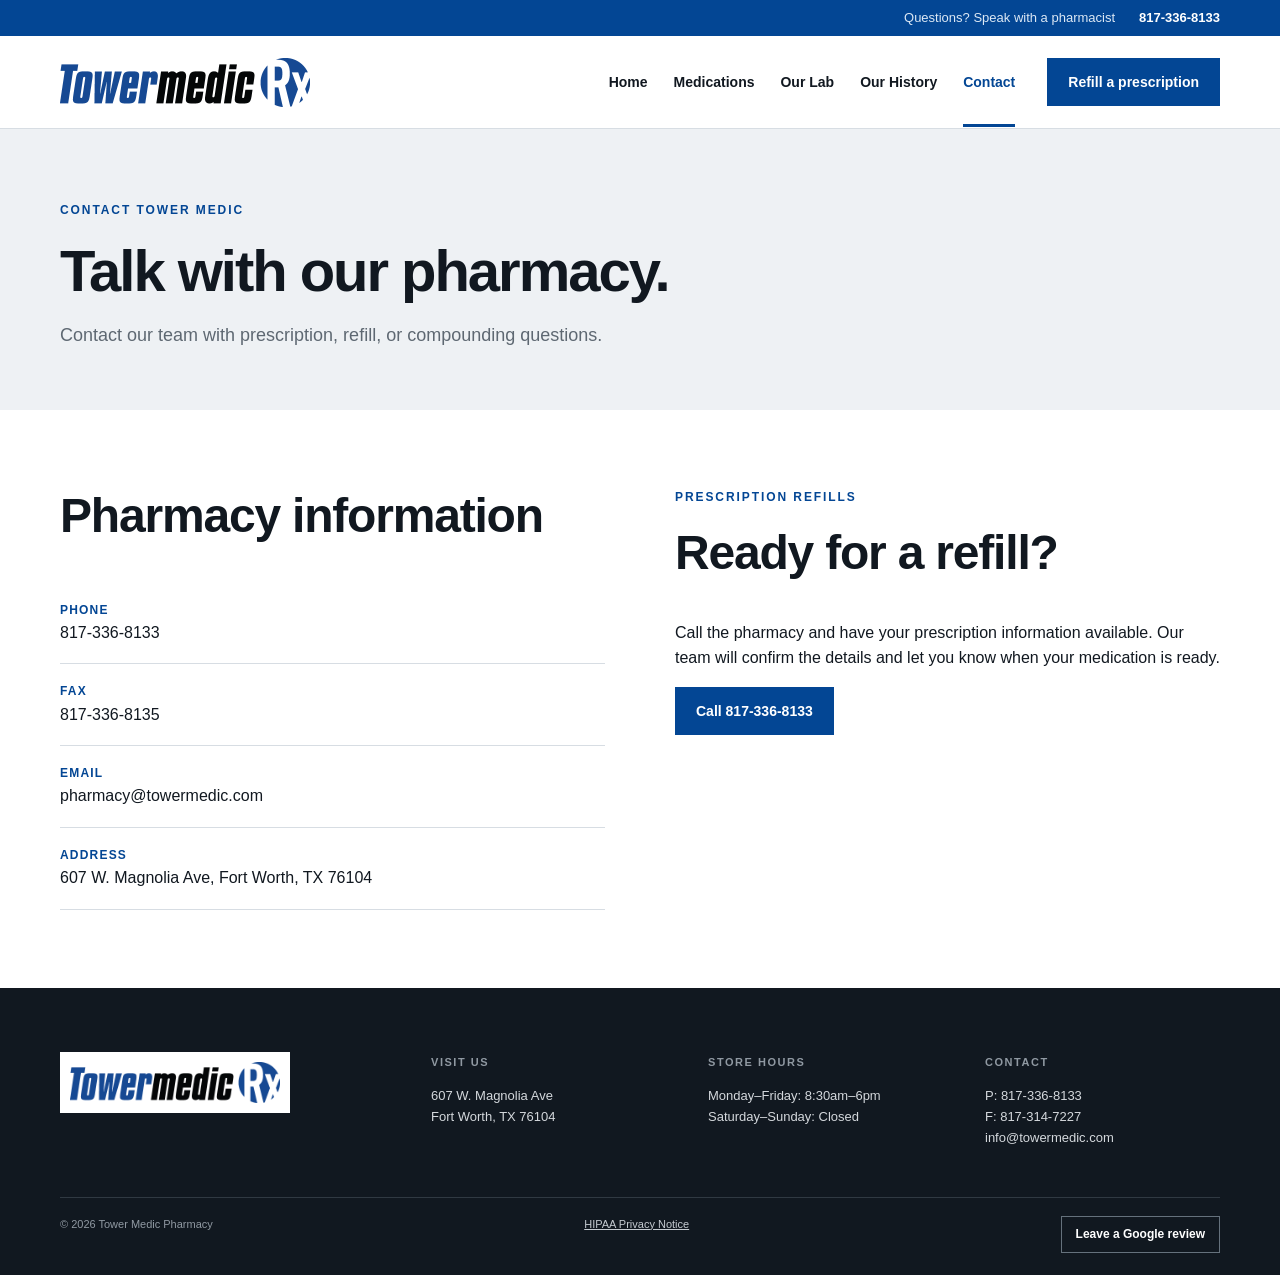
==== contact.html @ e753f111 "Used AI to generate a skeleton for the website and filled in basic information. More edits and custo" ====
<!doctype html>
<html lang="en">
  <head>
    <meta charset="utf-8">
    <meta name="viewport" content="width=device-width,initial-scale=1">
    <title>
      Contact | Tower Medic Pharmacy
    </title>
    <link rel="stylesheet" href="styles.css">
  </head>
  <body>
    <a class="skip-link" href="#main">
      Skip to content
    </a>
    <header>
      <div class="utility-bar">
        <div class="shell utility-inner">
          <p>
            Questions? Speak with a pharmacist
          </p>
          <a href="tel:+18173368133">
            817-336-8133
          </a>
        </div>
      </div>
      <div class="shell masthead">
        <a class="brand" href="index.html">
          <img class="brand-logo" src="images/Tower_Medic_Logo_Hori_RGB-1.png" alt="Tower Medic Pharmacy">
        </a>
        <button class="menu-toggle" aria-label="Open navigation" aria-expanded="false">
          <span>
          </span>
          <span>
          </span>
          <span>
          </span>
        </button>
        <nav class="main-nav">
          <a href="index.html">
            Home
          </a>
          <a href="medications.html">
            Medications
          </a>
          <a href="lab.html">
            Our Lab
          </a>
          <a href="history.html">
            Our History
          </a>
          <a class="active" href="contact.html">
            Contact
          </a>
        </nav>
        <a class="button refill" href="https://4520513.winrxrefill.com/">
          Refill a prescription
        </a>
      </div>
    </header>
    <main id="main">
      <section class="page-hero">
        <div class="shell">
          <p class="eyebrow">
            Contact Tower Medic
          </p>
          <h1>
            Talk with our pharmacy.
          </h1>
          <p>
            Contact our team with prescription, refill, or compounding questions.
          </p>
        </div>
      </section>
      <section class="page-section">
        <div class="shell contact-grid">
          <div>
            <h2>
              Pharmacy information
            </h2>
            <ul class="contact-list">
              <li>
                <strong>
                  Phone
                </strong>
                <a href="tel:+18173368133">
                  817-336-8133
                </a>
              </li>
              <li>
                <strong>
                  Fax
                </strong>
                817-336-8135
              </li>
              <li>
                <strong>
                  Email
                </strong>
                <a href="mailto:pharmacy@towermedic.com">
                  pharmacy@towermedic.com
                </a>
              </li>
              <li>
                <strong>
                  Address
                </strong>
                607 W. Magnolia Ave, Fort Worth, TX 76104
              </li>
            </ul>
          </div>
          <div id="refill">
            <p class="eyebrow">
              Prescription refills
            </p>
            <h2>
              Ready for a refill?
            </h2>
            <p>
              Call the pharmacy and have your prescription information available. Our team will confirm the details and let you know when your medication is ready.
            </p>
            <p>
              <a class="button button-primary" href="tel:+18173368133">
                Call 817-336-8133
              </a>
            </p>
          </div>
        </div>
      </section>
    </main>
    <footer>
      <div class="shell footer-grid">
        <div>
          <img class="footer-logo" src="images/Tower_Medic_Logo_Hori_RGB-1.png" alt="Tower Medic Pharmacy">
        </div>
        <div>
          <h3>
            Visit us
          </h3>
          <address>
            607 W. Magnolia Ave
            <br>
            Fort Worth, TX 76104
          </address>
        </div>
        <div>
          <h3>
            Store hours
          </h3>
          <p>
            Monday–Friday: 8:30am–6pm
            <br>
            Saturday–Sunday: Closed
          </p>
        </div>
        <div>
          <h3>
            Contact
          </h3>
          <p>
            <a href="tel:+18173368133">
              P: 817-336-8133
            </a>
            <br>
            F: 817-314-7227
            <br>
            <a href="mailto:info@towermedic.com">
              info@towermedic.com
            </a>
          </p>
        </div>
      </div>
      <div class="shell footer-bottom">
        <p>
          © 2026 Tower Medic Pharmacy
        </p>
      </div>
    </footer>
    <script src="script.js">
    </script>
  </body>
</html>
---- styles.css ----
/* Tower Medic Pharmacy — shared website styles */
:root {
  --tm-blue: #034694;
  --tm-blue-dark: #02346f;
  --tm-black: #111820;
  --tm-gray: #5e6872;
  --tm-gray-light: #eef1f4;
  --tm-border: #d7dde3;
  --tm-white: #ffffff;
  --tm-font: Arial, Helvetica, sans-serif;
}

* { box-sizing: border-box; }
html { scroll-behavior: smooth; }
body { margin: 0; color: var(--tm-black); background: var(--tm-white); font-family: var(--tm-font); line-height: 1.6; }
a { color: inherit; text-decoration: none; }
.shell { width: min(1160px, calc(100% - 48px)); margin: 0 auto; }
.skip-link { position: fixed; top: -60px; left: 20px; z-index: 20; padding: 10px 14px; background: white; }
.skip-link:focus { top: 12px; }

/* Header */
body > header {
  position: sticky;
  top: 0;
  z-index: 100;
  background: var(--tm-white);
  box-shadow: 0 1px 0 var(--tm-border);
}
.utility-bar { color: white; background: var(--tm-blue); font-size: 13px; }
.utility-inner { min-height: 36px; display: flex; justify-content: flex-end; align-items: center; gap: 24px; }
.utility-inner p { margin: 0; color: #dce8f5; }
.utility-inner a { font-weight: 700; }
.masthead { min-height: 92px; display: flex; align-items: center; gap: 32px; }
.brand { flex: 0 0 auto; margin-right: auto; display: block; }
.brand-logo { display: block; width: 250px; max-width: 100%; height: auto; }
.main-nav { display: flex; align-items: center; gap: 26px; font-size: 14px; font-weight: 700; }
.main-nav a { padding: 34px 0 30px; border-bottom: 3px solid transparent; }
.main-nav a:hover, .main-nav a.active { color: var(--tm-blue); border-bottom-color: var(--tm-blue); }
.button { display: inline-flex; justify-content: center; align-items: center; min-height: 48px; padding: 0 20px; border: 1px solid var(--tm-blue); font-size: 14px; font-weight: 700; }
.button-primary, .refill { color: white; background: var(--tm-blue); }
.button-primary:hover, .refill:hover { background: var(--tm-blue-dark); }
.button-secondary { color: var(--tm-blue); background: white; }
.menu-toggle { display: none; padding: 10px; border: 0; background: transparent; }
.menu-toggle span { width: 23px; height: 2px; display: block; margin: 4px 0; background: var(--tm-black); }

/* Home */
.hero { padding: 105px 0; background: var(--tm-gray-light); border-top: 1px solid var(--tm-border); }
.hero-copy { max-width: 820px; }
.eyebrow { margin: 0 0 18px; color: var(--tm-blue); font-size: 12px; font-weight: 700; letter-spacing: .16em; text-transform: uppercase; }
h1, h2, h3 { margin-top: 0; line-height: 1.15; }
h1 { max-width: 800px; margin-bottom: 26px; font-size: clamp(42px, 6vw, 70px); letter-spacing: -.035em; }
h1 em { color: var(--tm-blue); font-style: normal; }
h2 { font-size: clamp(32px, 4vw, 48px); letter-spacing: -.025em; }
.hero-lede { max-width: 660px; margin: 0 0 32px; color: var(--tm-gray); font-size: 18px; }
.hero-actions { display: flex; gap: 14px; flex-wrap: wrap; }
.services { padding: 90px 0; }
.section-heading { max-width: 720px; margin-bottom: 42px; }
.section-heading p:last-child { color: var(--tm-gray); }
.service-grid { display: grid; grid-template-columns: repeat(4, 1fr); border-top: 1px solid var(--tm-border); border-left: 1px solid var(--tm-border); }
.service-card { min-height: 250px; padding: 28px; display: flex; flex-direction: column; border-right: 1px solid var(--tm-border); border-bottom: 1px solid var(--tm-border); }
.service-card h3 { margin: 0 0 12px; font-size: 20px; }
.service-card p { margin: 0; color: var(--tm-gray); font-size: 14px; }
.service-card b { margin-top: auto; color: var(--tm-blue); font-size: 13px; }
.service-card:hover { border-top: 4px solid var(--tm-blue); padding-top: 25px; }
.facility { padding: 80px 0; color: white; background: var(--tm-blue); }
.facility-grid { display: grid; grid-template-columns: 1fr 1fr; align-items: center; gap: 90px; }
.facility p { color: #dce8f5; }
.facility .eyebrow { color: #c5daf0; }

/* Interior pages */
.page-hero { padding: 72px 0 60px; background: var(--tm-gray-light); border-top: 1px solid var(--tm-border); }
.page-hero h1 { margin-bottom: 16px; font-size: clamp(40px, 5vw, 58px); }
.page-hero p:last-child { max-width: 650px; margin: 0; color: var(--tm-gray); font-size: 18px; }
.page-section { padding: 78px 0; }
.content-grid { display: grid; grid-template-columns: repeat(2, 1fr); gap: 24px; }
.info-card { padding: 30px; border: 1px solid var(--tm-border); }
.info-card h2, .info-card h3 { margin-bottom: 12px; font-size: 22px; }
.info-card p { margin: 0; color: var(--tm-gray); }
.site-guide .info-card { display: block; transition: border-color .2s ease; }
.site-guide .info-card:hover { border-color: var(--tm-blue); }
.site-guide .info-card h3 { color: var(--tm-blue); }
.medication-list { display: grid; grid-template-columns: repeat(3, 1fr); border-top: 1px solid var(--tm-border); border-left: 1px solid var(--tm-border); }
.medication-list article { padding: 28px; border-right: 1px solid var(--tm-border); border-bottom: 1px solid var(--tm-border); }
.medication-list h2 { margin-bottom: 10px; font-size: 20px; }
.medication-list p { margin: 0; color: var(--tm-gray); font-size: 14px; }
.contact-grid { display: grid; grid-template-columns: 1fr 1fr; gap: 70px; }
.contact-list { margin: 0; padding: 0; list-style: none; }
.contact-list li { padding: 18px 0; border-bottom: 1px solid var(--tm-border); }
.contact-list strong { display: block; color: var(--tm-blue); font-size: 12px; letter-spacing: .1em; text-transform: uppercase; }
.legal-notice { max-width: 860px; }
.legal-notice section { margin-bottom: 44px; }
.legal-notice h2 { margin-bottom: 14px; font-size: 25px; }
.legal-notice p, .legal-notice li { color: var(--tm-gray); }
.legal-notice ul { padding-left: 22px; }
.legal-notice li { margin-bottom: 12px; }
.legal-notice address { padding: 22px; border-left: 4px solid var(--tm-blue); background: var(--tm-gray-light); font-style: normal; }

/* Footer */
footer { padding: 64px 0 22px; color: white; background: var(--tm-black); }
.footer-grid { display: grid; grid-template-columns: 1.4fr repeat(3, 1fr); gap: 42px; }
.footer-logo { width: 230px; display: block; padding: 10px; background: white; }
.footer-grid h3 { margin: 4px 0 18px; color: #9099a2; font-size: 11px; letter-spacing: .14em; text-transform: uppercase; }
.footer-grid p, .footer-grid address { margin: 0; color: #d4d8dc; font-size: 13px; font-style: normal; }
.footer-grid a:hover { text-decoration: underline; }
.footer-bottom { margin-top: 48px; padding-top: 18px; display: flex; justify-content: space-between; gap: 24px; border-top: 1px solid #303942; color: #9099a2; font-size: 11px; }
.footer-bottom p { margin: 0; }
.footer-bottom div { display: flex; gap: 20px; }
.footer-bottom .privacy-link { color: #c5cbd1; font-size: 11px; text-decoration: underline; }
.footer-bottom .review-button {
  padding: 8px 14px;
  color: var(--tm-white);
  border: 1px solid #65717c;
  font-size: 12px;
  font-weight: 700;
}
.footer-bottom .review-button:hover {
  color: var(--tm-black);
  background: var(--tm-white);
  text-decoration: none;
}

@media (max-width: 950px) {
  .shell { width: min(720px, calc(100% - 32px)); }
  .masthead { min-height: 76px; gap: 14px; }
  .brand-logo { width: 205px; }
  .menu-toggle { display: block; }
  .main-nav { position: absolute; top: 112px; left: 0; right: 0; z-index: 10; padding: 18px 24px; display: none; flex-direction: column; align-items: stretch; gap: 0; background: white; box-shadow: 0 12px 24px rgba(0,0,0,.12); }
  .main-nav.open { display: flex; }
  .main-nav a { padding: 12px 0; border-bottom-width: 1px; }
  .refill { min-height: 42px; padding: 0 12px; font-size: 12px; }
  .service-grid, .content-grid { grid-template-columns: repeat(2, 1fr); }
  .facility-grid, .contact-grid { grid-template-columns: 1fr; gap: 30px; }
  .medication-list { grid-template-columns: repeat(2, 1fr); }
  .footer-grid { grid-template-columns: 1fr 1fr; }
}

@media (max-width: 600px) {
  .utility-inner p { display: none; }
  .brand-logo { width: 165px; }
  .refill { font-size: 0; }
  .refill::after { content: "Refill Rx"; font-size: 12px; }
  .hero { padding: 72px 0; }
  h1 { font-size: 42px; }
  .services, .page-section { padding: 60px 0; }
  .service-grid, .content-grid, .medication-list, .footer-grid { grid-template-columns: 1fr; }
  .footer-bottom { flex-direction: column; }
}

@media (prefers-reduced-motion: reduce) { html { scroll-behavior: auto; } }
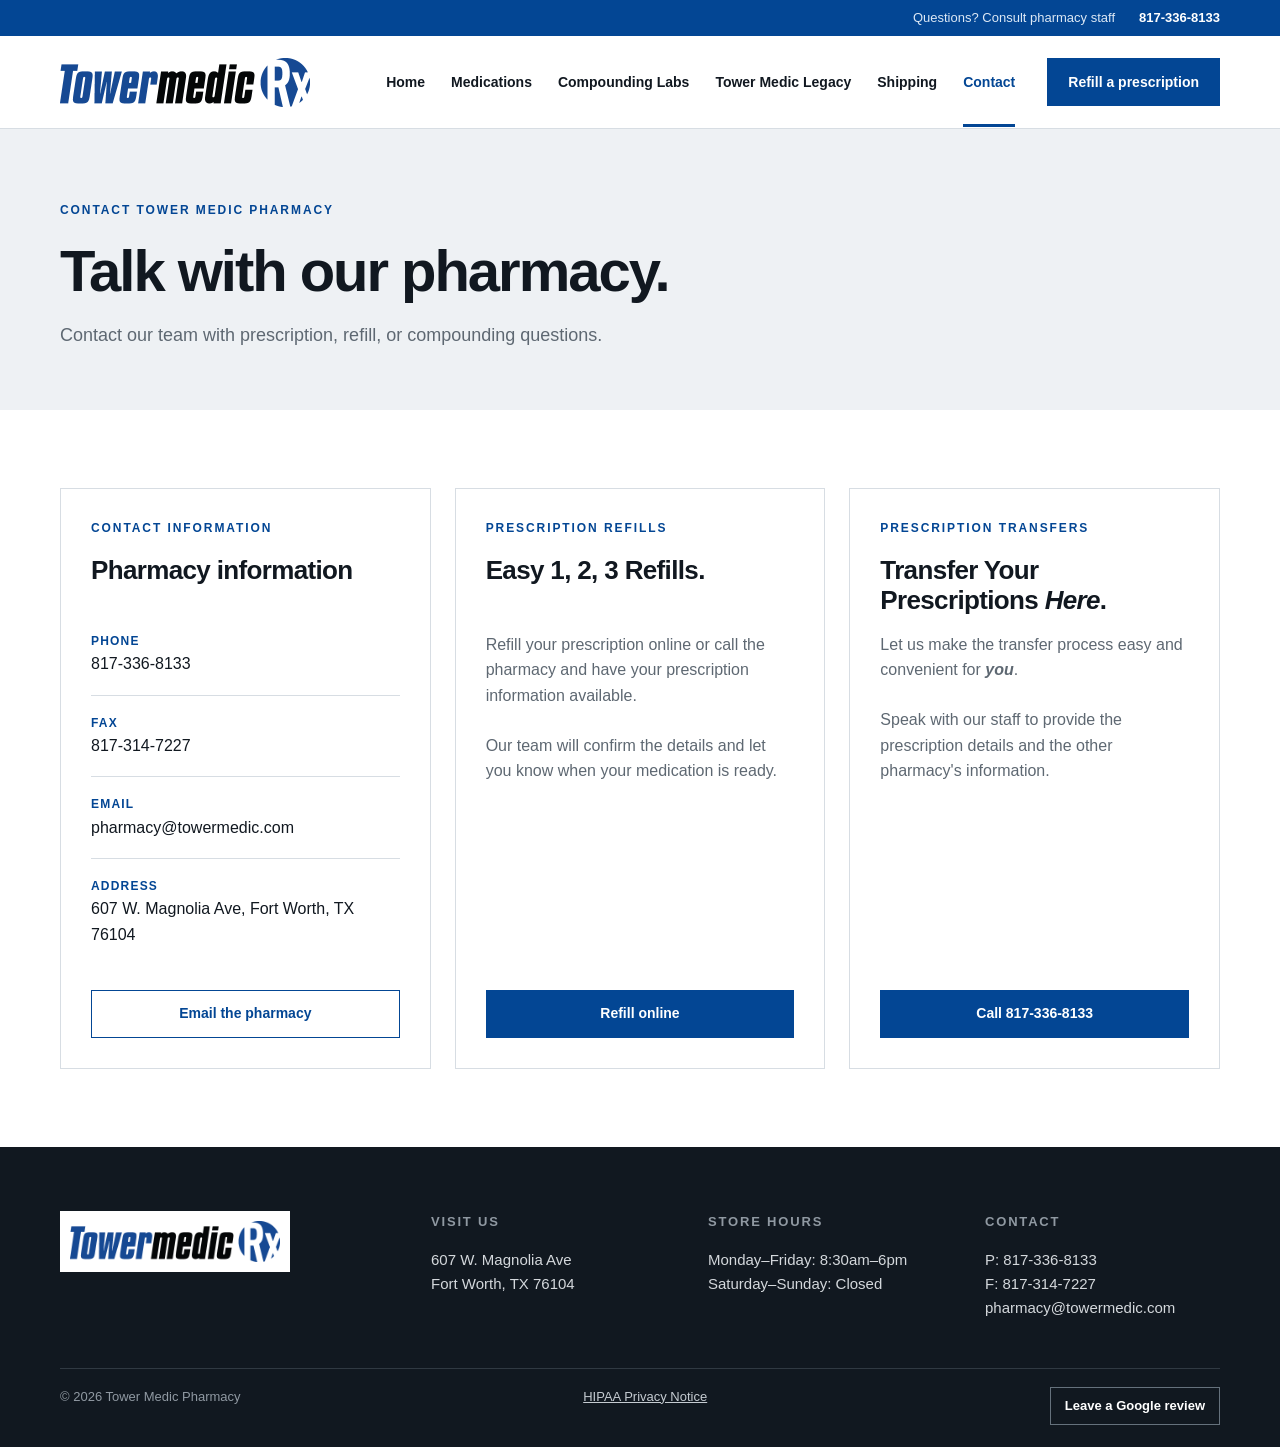
==== commit b4d94436: "Updated information and customized the website further" ====
--- a/contact.html
+++ b/contact.html
@@ -13,55 +13,28 @@
       Skip to content
     </a>
     <header>
-      <div class="utility-bar">
-        <div class="shell utility-inner">
-          <p>
-            Questions? Speak with a pharmacist
-          </p>
-          <a href="tel:+18173368133">
-            817-336-8133
-          </a>
-        </div>
-      </div>
-      <div class="shell masthead">
-        <a class="brand" href="index.html">
-          <img class="brand-logo" src="images/Tower_Medic_Logo_Hori_RGB-1.png" alt="Tower Medic Pharmacy">
-        </a>
-        <button class="menu-toggle" aria-label="Open navigation" aria-expanded="false">
-          <span>
-          </span>
-          <span>
-          </span>
-          <span>
-          </span>
-        </button>
-        <nav class="main-nav">
-          <a href="index.html">
-            Home
-          </a>
-          <a href="medications.html">
-            Medications
-          </a>
-          <a href="lab.html">
-            Our Lab
-          </a>
-          <a href="history.html">
-            Our History
-          </a>
-          <a class="active" href="contact.html">
-            Contact
-          </a>
-        </nav>
-        <a class="button refill" href="https://4520513.winrxrefill.com/">
-          Refill a prescription
-        </a>
-      </div>
-    </header>
+    <div class="utility-bar"><div class="shell utility-inner"><p>Questions? Consult pharmacy staff</p><a href="tel:+18173368133">817-336-8133</a></div></div>
+    <div class="shell masthead">
+      <a class="brand" href="index.html" aria-label="Tower Medic Pharmacy home"><img class="brand-logo" src="images/Tower_Medic_Logo_Hori_RGB-1.png" alt="Tower Medic Pharmacy"></a>
+      <button class="menu-toggle" type="button" aria-label="Open navigation" aria-expanded="false">
+        <span></span><span></span><span></span>
+      </button>
+      <nav class="main-nav" aria-label="Main navigation">
+        <a href="index.html">Home</a>
+        <a href="medications.html">Medications</a>
+        <a href="lab.html">Compounding Labs</a>
+        <a href="history.html">Tower Medic Legacy</a>
+        <a href="shipping.html">Shipping</a>
+        <a class="active" href="contact.html">Contact</a>
+      </nav>
+      <a class="button refill" href="https://4520513.winrxrefill.com/">Refill a prescription</a>
+    </div>
+  </header>
     <main id="main">
       <section class="page-hero">
         <div class="shell">
           <p class="eyebrow">
-            Contact Tower Medic
+            Contact Tower Medic Pharmacy
           </p>
           <h1>
             Talk with our pharmacy.
@@ -73,7 +46,10 @@
       </section>
       <section class="page-section">
         <div class="shell contact-grid">
-          <div>
+          <article class="contact-card">
+            <p class="eyebrow">
+              Contact information
+            </p>
             <h2>
               Pharmacy information
             </h2>
@@ -90,7 +66,7 @@
                 <strong>
                   Fax
                 </strong>
-                817-336-8135
+                817-314-7227
               </li>
               <li>
                 <strong>
@@ -107,23 +83,42 @@
                 607 W. Magnolia Ave, Fort Worth, TX 76104
               </li>
             </ul>
-          </div>
-          <div id="refill">
+            <a class="button button-secondary contact-card-action" href="mailto:pharmacy@towermedic.com">
+              Email the pharmacy
+            </a>
+          </article>
+          <article class="contact-card" id="refill">
             <p class="eyebrow">
               Prescription refills
             </p>
             <h2>
-              Ready for a refill?
+              Easy 1, 2, 3 Refills.
             </h2>
             <p>
-              Call the pharmacy and have your prescription information available. Our team will confirm the details and let you know when your medication is ready.
+              Refill your prescription online or call the pharmacy and have your prescription information available.
             </p>
             <p>
-              <a class="button button-primary" href="tel:+18173368133">
-                Call 817-336-8133
-              </a>
+              Our team will confirm the details and let you know when your medication is ready.
             </p>
-          </div>
+            <a class="button button-primary contact-card-action" href="https://4520513.winrxrefill.com/">Refill online</a>
+          </article>
+          <article class="contact-card" id="transfer">
+            <p class="eyebrow">
+              Prescription transfers
+            </p>
+            <h2>
+              Transfer Your Prescriptions <i>Here</i>.
+            </h2>
+            <p>
+              Let us make the transfer process easy and convenient for <i><strong>you</strong></i>.
+            </p>
+            <p>
+              Speak with our staff to provide the prescription details and the other pharmacy's information.
+            </p>
+            <a class="button button-primary contact-card-action" href="tel:+18173368133">
+              Call 817-336-8133
+            </a>
+          </article>
         </div>
       </section>
     </main>
@@ -137,9 +132,9 @@
             Visit us
           </h3>
           <address>
-            607 W. Magnolia Ave
+              607 W. Magnolia Ave
             <br>
-            Fort Worth, TX 76104
+              Fort Worth, TX 76104
           </address>
         </div>
         <div>
@@ -147,9 +142,9 @@
             Store hours
           </h3>
           <p>
-            Monday–Friday: 8:30am–6pm
+              Monday–Friday: 8:30am–6pm
             <br>
-            Saturday–Sunday: Closed
+              Saturday–Sunday: Closed
           </p>
         </div>
         <div>
@@ -161,10 +156,10 @@
               P: 817-336-8133
             </a>
             <br>
-            F: 817-314-7227
+              F: 817-314-7227
             <br>
-            <a href="mailto:info@towermedic.com">
-              info@towermedic.com
+            <a href="mailto:pharmacy@towermedic.com">
+              pharmacy@towermedic.com
             </a>
           </p>
         </div>
--- a/styles.css
+++ b/styles.css
@@ -58,7 +58,7 @@
 .section-heading p:last-child { color: var(--tm-gray); }
 .service-grid { display: grid; grid-template-columns: repeat(4, 1fr); border-top: 1px solid var(--tm-border); border-left: 1px solid var(--tm-border); }
 .service-card { min-height: 250px; padding: 28px; display: flex; flex-direction: column; border-right: 1px solid var(--tm-border); border-bottom: 1px solid var(--tm-border); }
-.service-card h3 { margin: 0 0 12px; font-size: 20px; }
+.service-card h3 { min-height: 46px; margin: 0 0 12px; font-size: 20px; }
 .service-card p { margin: 0; color: var(--tm-gray); font-size: 14px; }
 .service-card b { margin-top: auto; color: var(--tm-blue); font-size: 13px; }
 .service-card:hover { border-top: 4px solid var(--tm-blue); padding-top: 25px; }
@@ -67,6 +67,13 @@
 .facility p { color: #dce8f5; }
 .facility .eyebrow { color: #c5daf0; }
 
+@media (min-width: 951px) {
+  .hero { padding: 72px 0 76px; }
+  .hero-copy { max-width: 1040px; }
+  .hero h1 { max-width: 1040px; margin-bottom: 22px; font-size: clamp(52px, 5.2vw, 64px); }
+  .hero-lede { margin-bottom: 26px; }
+}
+
 /* Interior pages */
 .page-hero { padding: 72px 0 60px; background: var(--tm-gray-light); border-top: 1px solid var(--tm-border); }
 .page-hero h1 { margin-bottom: 16px; font-size: clamp(40px, 5vw, 58px); }
@@ -74,19 +81,70 @@
 .page-section { padding: 78px 0; }
 .content-grid { display: grid; grid-template-columns: repeat(2, 1fr); gap: 24px; }
 .info-card { padding: 30px; border: 1px solid var(--tm-border); }
-.info-card h2, .info-card h3 { margin-bottom: 12px; font-size: 22px; }
+.info-card h2, .info-card h3 { min-height: 51px; margin-bottom: 12px; font-size: 22px; }
 .info-card p { margin: 0; color: var(--tm-gray); }
+.info-card p + p { margin-top: 18px; }
+.compounding-overview { display: grid; grid-template-columns: repeat(3, minmax(0, 1fr)); gap: 24px; }
+.compounding-overview .info-card { height: 100%; }
+.compounding-benefits { margin: 0; padding: 0; list-style: none; color: var(--tm-gray); }
+.compounding-benefits li { position: relative; padding: 10px 0 10px 28px; border-bottom: 1px solid var(--tm-border); }
+.compounding-benefits li::before { content: "✓"; position: absolute; left: 0; color: var(--tm-blue); font-weight: 700; }
+.compounding-benefits li:last-child { border-bottom: 0; }
+.lab-overview { background: var(--tm-gray-light); }
+.lab-overview-heading { max-width: 820px; margin-bottom: 36px; }
+.lab-overview-heading > p:last-child { color: var(--tm-gray); font-size: 17px; }
+.lab-facts { margin: 0 0 48px; padding: 0; display: grid; grid-template-columns: repeat(4, minmax(0, 1fr)); list-style: none; border-top: 1px solid var(--tm-border); border-left: 1px solid var(--tm-border); }
+.lab-facts li { padding: 22px; color: var(--tm-blue); background: var(--tm-white); border-right: 1px solid var(--tm-border); border-bottom: 1px solid var(--tm-border); font-weight: 700; }
+.lab-detail-grid { display: grid; grid-template-columns: repeat(2, minmax(0, 1fr)); gap: 24px; }
+.lab-detail { padding: 30px; background: var(--tm-white); border: 1px solid var(--tm-border); }
+.lab-detail-number { margin: 0 0 16px; color: var(--tm-blue); font-size: 13px; font-weight: 700; letter-spacing: .14em; }
+.lab-detail h3 { min-height: 52px; margin-bottom: 14px; font-size: 24px; }
+.lab-detail > p:not(.lab-detail-number) { margin: 0 0 22px; color: var(--tm-gray); }
+.lab-detail ul { margin: 0; padding: 0; list-style: none; }
+.lab-detail li { position: relative; padding: 9px 0 9px 24px; color: var(--tm-gray); border-bottom: 1px solid var(--tm-border); }
+.lab-detail li::before { content: "✓"; position: absolute; left: 0; color: var(--tm-blue); font-weight: 700; }
+.lab-detail li:last-child { border-bottom: 0; }
+.quality-pillar-list { margin: 0; padding: 0; display: grid; grid-template-columns: repeat(3, minmax(0, 1fr)); gap: 24px; list-style: none; counter-reset: quality-pillar; }
+.quality-pillar-list li { position: relative; padding: 72px 28px 28px; border: 1px solid var(--tm-border); counter-increment: quality-pillar; }
+.quality-pillar-list li::before { content: "0" counter(quality-pillar); position: absolute; top: 24px; left: 28px; color: var(--tm-blue); font-size: 14px; font-weight: 700; letter-spacing: .12em; }
+.quality-pillar-list strong { display: block; margin-bottom: 12px; font-size: 22px; }
+.quality-pillar-list p { margin: 0; color: var(--tm-gray); }
+.analytical-testing { background: var(--tm-gray-light); }
+.analytical-testing-inner { max-width: 900px; }
+.analytical-testing h2 { margin-bottom: 22px; }
+.analytical-testing-inner > p:not(.eyebrow) { max-width: 820px; color: var(--tm-gray); }
+.analytical-features { margin: 30px 0; padding: 8px 28px; list-style: none; background: var(--tm-white); border: 1px solid var(--tm-border); }
+.analytical-features li { position: relative; padding: 20px 0 20px 38px; color: var(--tm-gray); border-bottom: 1px solid var(--tm-border); }
+.analytical-features li:last-child { border-bottom: 0; }
+.analytical-features li::before { content: "✓"; position: absolute; top: 20px; left: 0; width: 24px; height: 24px; display: grid; place-items: center; color: var(--tm-white); background: var(--tm-blue); border-radius: 50%; font-size: 13px; font-weight: 700; }
+.analytical-features strong { color: var(--tm-black); }
 .site-guide .info-card { display: block; transition: border-color .2s ease; }
 .site-guide .info-card:hover { border-color: var(--tm-blue); }
 .site-guide .info-card h3 { color: var(--tm-blue); }
 .medication-list { display: grid; grid-template-columns: repeat(3, 1fr); border-top: 1px solid var(--tm-border); border-left: 1px solid var(--tm-border); }
 .medication-list article { padding: 28px; border-right: 1px solid var(--tm-border); border-bottom: 1px solid var(--tm-border); }
-.medication-list h2 { margin-bottom: 10px; font-size: 20px; }
+.medication-list h2 { min-height: 46px; margin-bottom: 10px; font-size: 20px; }
 .medication-list p { margin: 0; color: var(--tm-gray); font-size: 14px; }
-.contact-grid { display: grid; grid-template-columns: 1fr 1fr; gap: 70px; }
+.contact-grid { display: grid; grid-template-columns: repeat(3, minmax(0, 1fr)); gap: 24px; align-items: stretch; }
+.contact-card { min-width: 0; padding: 30px; display: flex; flex-direction: column; border: 1px solid var(--tm-border); }
+.contact-card h2 { min-height: 60px; margin-bottom: 16px; font-size: 26px; }
+.contact-card > p:not(.eyebrow) { margin: 0 0 24px; color: var(--tm-gray); }
+.contact-card-action { width: 100%; margin-top: auto; }
 .contact-list { margin: 0; padding: 0; list-style: none; }
 .contact-list li { padding: 18px 0; border-bottom: 1px solid var(--tm-border); }
+.contact-list li:first-child { padding-top: 0; }
+.contact-list li:last-child { border-bottom: 0; }
 .contact-list strong { display: block; color: var(--tm-blue); font-size: 12px; letter-spacing: .1em; text-transform: uppercase; }
+.contact-list + .contact-card-action { margin-top: 24px; }
+.shipping-layout { display: grid; grid-template-columns: minmax(0, 1.7fr) 1fr; gap: 54px; align-items: center; }
+.shipping-map { min-width: 0; margin: 0; padding: 24px; border: 1px solid var(--tm-border); background: var(--tm-gray-light); }
+.shipping-map img, .shipping-map svg { width: 100%; max-width: 100%; height: auto; display: block; }
+.us-outline { fill: var(--tm-white); stroke: #aab4bd; stroke-width: 3; }
+.licensed-state { fill: var(--tm-blue); stroke: var(--tm-white); stroke-width: 3; }
+.map-label { fill: var(--tm-white); font: 700 15px Arial, sans-serif; text-anchor: middle; pointer-events: none; }
+.state-list { display: grid; grid-template-columns: 1fr 1fr; margin: 24px 0; padding: 0; list-style: none; border-top: 1px solid var(--tm-border); }
+.state-list li { padding: 12px 0; border-bottom: 1px solid var(--tm-border); color: var(--tm-blue); font-weight: 700; }
+.shipping-note { color: var(--tm-gray); font-size: 14px; }
 .legal-notice { max-width: 860px; }
 .legal-notice section { margin-bottom: 44px; }
 .legal-notice h2 { margin-bottom: 14px; font-size: 25px; }
@@ -94,23 +152,39 @@
 .legal-notice ul { padding-left: 22px; }
 .legal-notice li { margin-bottom: 12px; }
 .legal-notice address { padding: 22px; border-left: 4px solid var(--tm-blue); background: var(--tm-gray-light); font-style: normal; }
+.legacy-photo { max-width: 900px; margin-bottom: 56px; }
+.legacy-photo img { width: 100%; height: auto; display: block; border: 1px solid var(--tm-border); }
+.legacy-photo figcaption { margin-top: 12px; color: var(--tm-gray); font-size: 13px; font-style: italic; }
+.legacy-timeline { max-width: 900px; }
+.legacy-milestone { padding: 28px 0; display: grid; grid-template-columns: 130px minmax(0, 1fr); gap: 34px; border-bottom: 1px solid var(--tm-border); }
+.legacy-milestone:first-child { padding-top: 0; }
+.legacy-milestone:last-child { padding-bottom: 0; border-bottom: 0; }
+.legacy-date { margin: 0; color: var(--tm-blue); font-size: 18px; font-weight: 700; letter-spacing: .08em; text-transform: uppercase; }
+.legacy-milestone h2 { margin-bottom: 10px; font-size: 28px; }
+.legacy-milestone div p { max-width: 680px; margin: 0; color: var(--tm-gray); }
+.legacy-mission { padding: 78px 0; color: var(--tm-white); background: var(--tm-blue); }
+.legacy-mission-inner { max-width: 900px; }
+.legacy-mission .eyebrow { color: #c5daf0; }
+.legacy-mission h2 { max-width: 700px; margin-bottom: 24px; }
+.legacy-mission p:not(.eyebrow) { max-width: 820px; margin: 0; color: #dce8f5; font-size: 17px; }
+.legacy-mission p:not(.eyebrow) + p:not(.eyebrow) { margin-top: 20px; }
 
 /* Footer */
 footer { padding: 64px 0 22px; color: white; background: var(--tm-black); }
 .footer-grid { display: grid; grid-template-columns: 1.4fr repeat(3, 1fr); gap: 42px; }
 .footer-logo { width: 230px; display: block; padding: 10px; background: white; }
-.footer-grid h3 { margin: 4px 0 18px; color: #9099a2; font-size: 11px; letter-spacing: .14em; text-transform: uppercase; }
-.footer-grid p, .footer-grid address { margin: 0; color: #d4d8dc; font-size: 13px; font-style: normal; }
+.footer-grid h3 { margin: 4px 0 18px; color: #9099a2; font-size: 13px; letter-spacing: .14em; text-transform: uppercase; }
+.footer-grid p, .footer-grid address { margin: 0; color: #d4d8dc; font-size: 15px; font-style: normal; }
 .footer-grid a:hover { text-decoration: underline; }
-.footer-bottom { margin-top: 48px; padding-top: 18px; display: flex; justify-content: space-between; gap: 24px; border-top: 1px solid #303942; color: #9099a2; font-size: 11px; }
+.footer-bottom { margin-top: 48px; padding-top: 18px; display: flex; justify-content: space-between; gap: 24px; border-top: 1px solid #303942; color: #9099a2; font-size: 13px; }
 .footer-bottom p { margin: 0; }
 .footer-bottom div { display: flex; gap: 20px; }
-.footer-bottom .privacy-link { color: #c5cbd1; font-size: 11px; text-decoration: underline; }
+.footer-bottom .privacy-link { color: #c5cbd1; font-size: 13px; text-decoration: underline; }
 .footer-bottom .review-button {
   padding: 8px 14px;
   color: var(--tm-white);
   border: 1px solid #65717c;
-  font-size: 12px;
+  font-size: 13px;
   font-weight: 700;
 }
 .footer-bottom .review-button:hover {
@@ -129,7 +203,14 @@
   .main-nav a { padding: 12px 0; border-bottom-width: 1px; }
   .refill { min-height: 42px; padding: 0 12px; font-size: 12px; }
   .service-grid, .content-grid { grid-template-columns: repeat(2, 1fr); }
+  .compounding-overview { grid-template-columns: 1fr; }
+  .lab-facts { grid-template-columns: repeat(2, minmax(0, 1fr)); }
+  .lab-detail-grid { grid-template-columns: 1fr; }
+  .lab-detail h3 { min-height: 0; }
+  .quality-pillar-list { grid-template-columns: 1fr; }
+  .compounding-overview .info-card h2, .contact-card h2 { min-height: 0; }
   .facility-grid, .contact-grid { grid-template-columns: 1fr; gap: 30px; }
+  .shipping-layout { grid-template-columns: 1fr; gap: 36px; }
   .medication-list { grid-template-columns: repeat(2, 1fr); }
   .footer-grid { grid-template-columns: 1fr 1fr; }
 }
@@ -142,7 +223,14 @@
   .hero { padding: 72px 0; }
   h1 { font-size: 42px; }
   .services, .page-section { padding: 60px 0; }
-  .service-grid, .content-grid, .medication-list, .footer-grid { grid-template-columns: 1fr; }
+  .shipping-map { padding: 12px; }
+  .analytical-features { padding-right: 18px; padding-left: 18px; }
+  .lab-facts { grid-template-columns: 1fr; }
+  .legacy-photo { margin-bottom: 40px; }
+  .legacy-milestone { grid-template-columns: 1fr; gap: 8px; }
+  .service-card h3 { min-height: 0; }
+  .info-card h2, .info-card h3, .medication-list h2 { min-height: 0; }
+  .service-grid, .content-grid, .compounding-overview, .medication-list, .footer-grid { grid-template-columns: 1fr; }
   .footer-bottom { flex-direction: column; }
 }
 
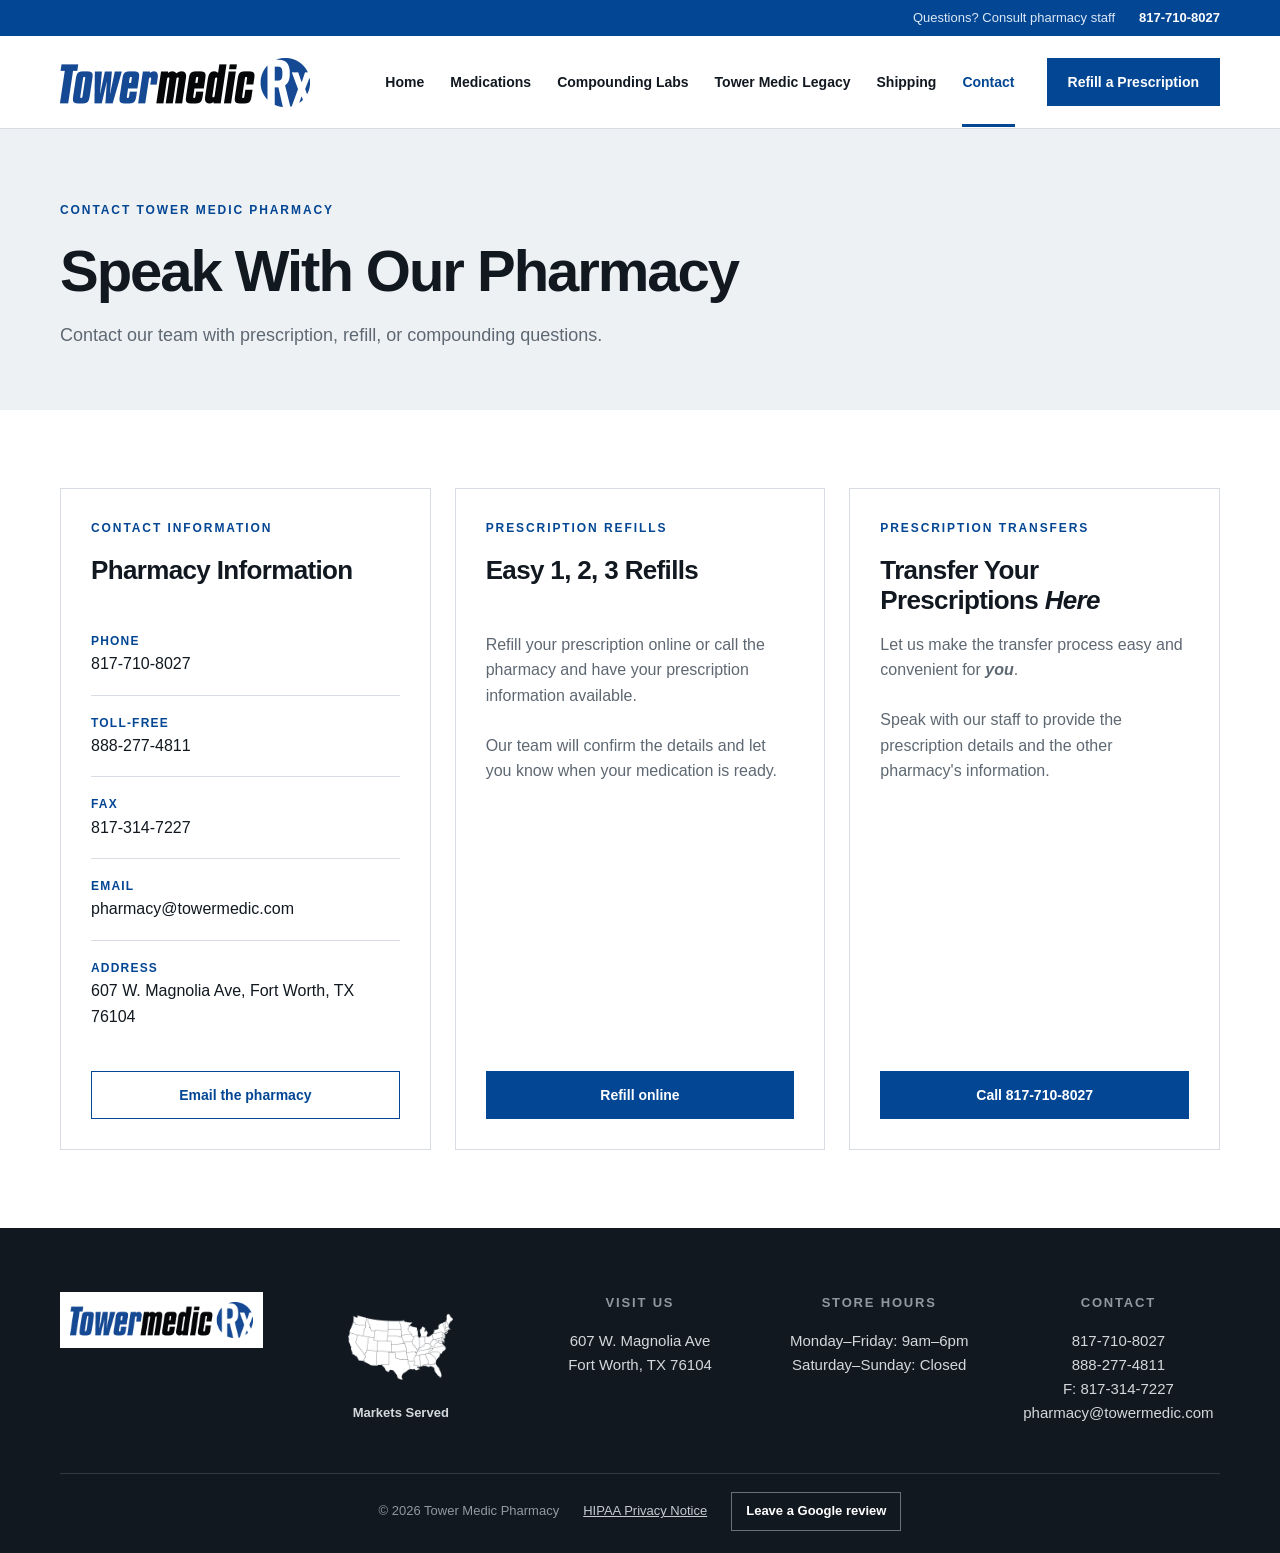
==== commit f7270517: "First clean and crisp stylistic version, now moving on to a remodel to replicate a European pharmacy" ====
--- a/contact.html
+++ b/contact.html
@@ -6,14 +6,14 @@
     <title>
       Contact | Tower Medic Pharmacy
     </title>
-    <link rel="stylesheet" href="styles.css">
+    <link rel="stylesheet" href="./styles.css?v=20260716">
   </head>
   <body>
     <a class="skip-link" href="#main">
       Skip to content
     </a>
     <header>
-    <div class="utility-bar"><div class="shell utility-inner"><p>Questions? Consult pharmacy staff</p><a href="tel:+18173368133">817-336-8133</a></div></div>
+    <div class="utility-bar"><div class="shell utility-inner"><p>Questions? Consult pharmacy staff</p><a href="tel:+18177108027">817-710-8027</a></div></div>
     <div class="shell masthead">
       <a class="brand" href="index.html" aria-label="Tower Medic Pharmacy home"><img class="brand-logo" src="images/Tower_Medic_Logo_Hori_RGB-1.png" alt="Tower Medic Pharmacy"></a>
       <button class="menu-toggle" type="button" aria-label="Open navigation" aria-expanded="false">
@@ -27,7 +27,7 @@
         <a href="shipping.html">Shipping</a>
         <a class="active" href="contact.html">Contact</a>
       </nav>
-      <a class="button refill" href="https://4520513.winrxrefill.com/">Refill a prescription</a>
+      <a class="button refill" href="https://4520513.winrxrefill.com/">Refill a Prescription</a>
     </div>
   </header>
     <main id="main">
@@ -37,7 +37,7 @@
             Contact Tower Medic Pharmacy
           </p>
           <h1>
-            Talk with our pharmacy.
+            Speak With Our Pharmacy
           </h1>
           <p>
             Contact our team with prescription, refill, or compounding questions.
@@ -51,15 +51,23 @@
               Contact information
             </p>
             <h2>
-              Pharmacy information
+              Pharmacy Information
             </h2>
             <ul class="contact-list">
               <li>
                 <strong>
                   Phone
                 </strong>
-                <a href="tel:+18173368133">
-                  817-336-8133
+                <a href="tel:+18177108027">
+                  817-710-8027
+                </a>
+              </li>
+              <li>
+                <strong>
+                  Toll-free
+                </strong>
+                <a href="tel:+18882774811">
+                  888-277-4811
                 </a>
               </li>
               <li>
@@ -92,7 +100,7 @@
               Prescription refills
             </p>
             <h2>
-              Easy 1, 2, 3 Refills.
+              Easy 1, 2, 3 Refills
             </h2>
             <p>
               Refill your prescription online or call the pharmacy and have your prescription information available.
@@ -107,7 +115,7 @@
               Prescription transfers
             </p>
             <h2>
-              Transfer Your Prescriptions <i>Here</i>.
+              Transfer Your Prescriptions <i>Here</i>
             </h2>
             <p>
               Let us make the transfer process easy and convenient for <i><strong>you</strong></i>.
@@ -115,8 +123,8 @@
             <p>
               Speak with our staff to provide the prescription details and the other pharmacy's information.
             </p>
-            <a class="button button-primary contact-card-action" href="tel:+18173368133">
-              Call 817-336-8133
+            <a class="button button-primary contact-card-action" href="tel:+18177108027">
+              Call 817-710-8027
             </a>
           </article>
         </div>
@@ -126,6 +134,9 @@
       <div class="shell footer-grid">
         <div>
           <img class="footer-logo" src="images/Tower_Medic_Logo_Hori_RGB-1.png" alt="Tower Medic Pharmacy">
+        </div>
+        <div>
+          <a class="footer-markets" href="shipping.html"><img src="images/US Map.png" alt=""><span>Markets Served</span></a>
         </div>
         <div>
           <h3>
@@ -142,7 +153,7 @@
             Store hours
           </h3>
           <p>
-              Monday–Friday: 8:30am–6pm
+              Monday–Friday: 9am–6pm
             <br>
               Saturday–Sunday: Closed
           </p>
@@ -152,8 +163,12 @@
             Contact
           </h3>
           <p>
-            <a href="tel:+18173368133">
-              P: 817-336-8133
+            <a href="tel:+18177108027">
+              817-710-8027
+            </a>
+            <br>
+            <a href="tel:+18882774811">
+              888-277-4811
             </a>
             <br>
               F: 817-314-7227
--- a/styles.css
+++ b/styles.css
@@ -171,12 +171,16 @@
 
 /* Footer */
 footer { padding: 64px 0 22px; color: white; background: var(--tm-black); }
-.footer-grid { display: grid; grid-template-columns: 1.4fr repeat(3, 1fr); gap: 42px; }
-.footer-logo { width: 230px; display: block; padding: 10px; background: white; }
+.footer-grid { display: grid; grid-template-columns: repeat(5, minmax(0, 1fr)); align-items: start; justify-items: center; gap: 36px; text-align: center; }
+.footer-grid > div { width: 100%; }
+.footer-logo { width: 210px; max-width: 100%; margin: 0 auto; display: block; padding: 10px; background: white; }
+.footer-markets { width: 130px; margin: 0 auto; display: flex; flex-direction: column; align-items: center; gap: 8px; color: #d4d8dc; font-size: 13px; font-weight: 700; text-align: center; }
+.footer-markets img { width: 112px; height: auto; display: block; }
+.footer-markets:hover { color: var(--tm-white); text-decoration: none; }
 .footer-grid h3 { margin: 4px 0 18px; color: #9099a2; font-size: 13px; letter-spacing: .14em; text-transform: uppercase; }
 .footer-grid p, .footer-grid address { margin: 0; color: #d4d8dc; font-size: 15px; font-style: normal; }
 .footer-grid a:hover { text-decoration: underline; }
-.footer-bottom { margin-top: 48px; padding-top: 18px; display: flex; justify-content: space-between; gap: 24px; border-top: 1px solid #303942; color: #9099a2; font-size: 13px; }
+.footer-bottom { margin-top: 48px; padding-top: 18px; display: flex; justify-content: center; align-items: center; flex-wrap: wrap; gap: 24px; border-top: 1px solid #303942; color: #9099a2; font-size: 13px; text-align: center; }
 .footer-bottom p { margin: 0; }
 .footer-bottom div { display: flex; gap: 20px; }
 .footer-bottom .privacy-link { color: #c5cbd1; font-size: 13px; text-decoration: underline; }
@@ -213,6 +217,7 @@
   .shipping-layout { grid-template-columns: 1fr; gap: 36px; }
   .medication-list { grid-template-columns: repeat(2, 1fr); }
   .footer-grid { grid-template-columns: 1fr 1fr; }
+  .footer-grid > div:last-child { grid-column: 1 / -1; }
 }
 
 @media (max-width: 600px) {
@@ -231,6 +236,7 @@
   .service-card h3 { min-height: 0; }
   .info-card h2, .info-card h3, .medication-list h2 { min-height: 0; }
   .service-grid, .content-grid, .compounding-overview, .medication-list, .footer-grid { grid-template-columns: 1fr; }
+  .footer-grid > div:last-child { grid-column: auto; }
   .footer-bottom { flex-direction: column; }
 }
 
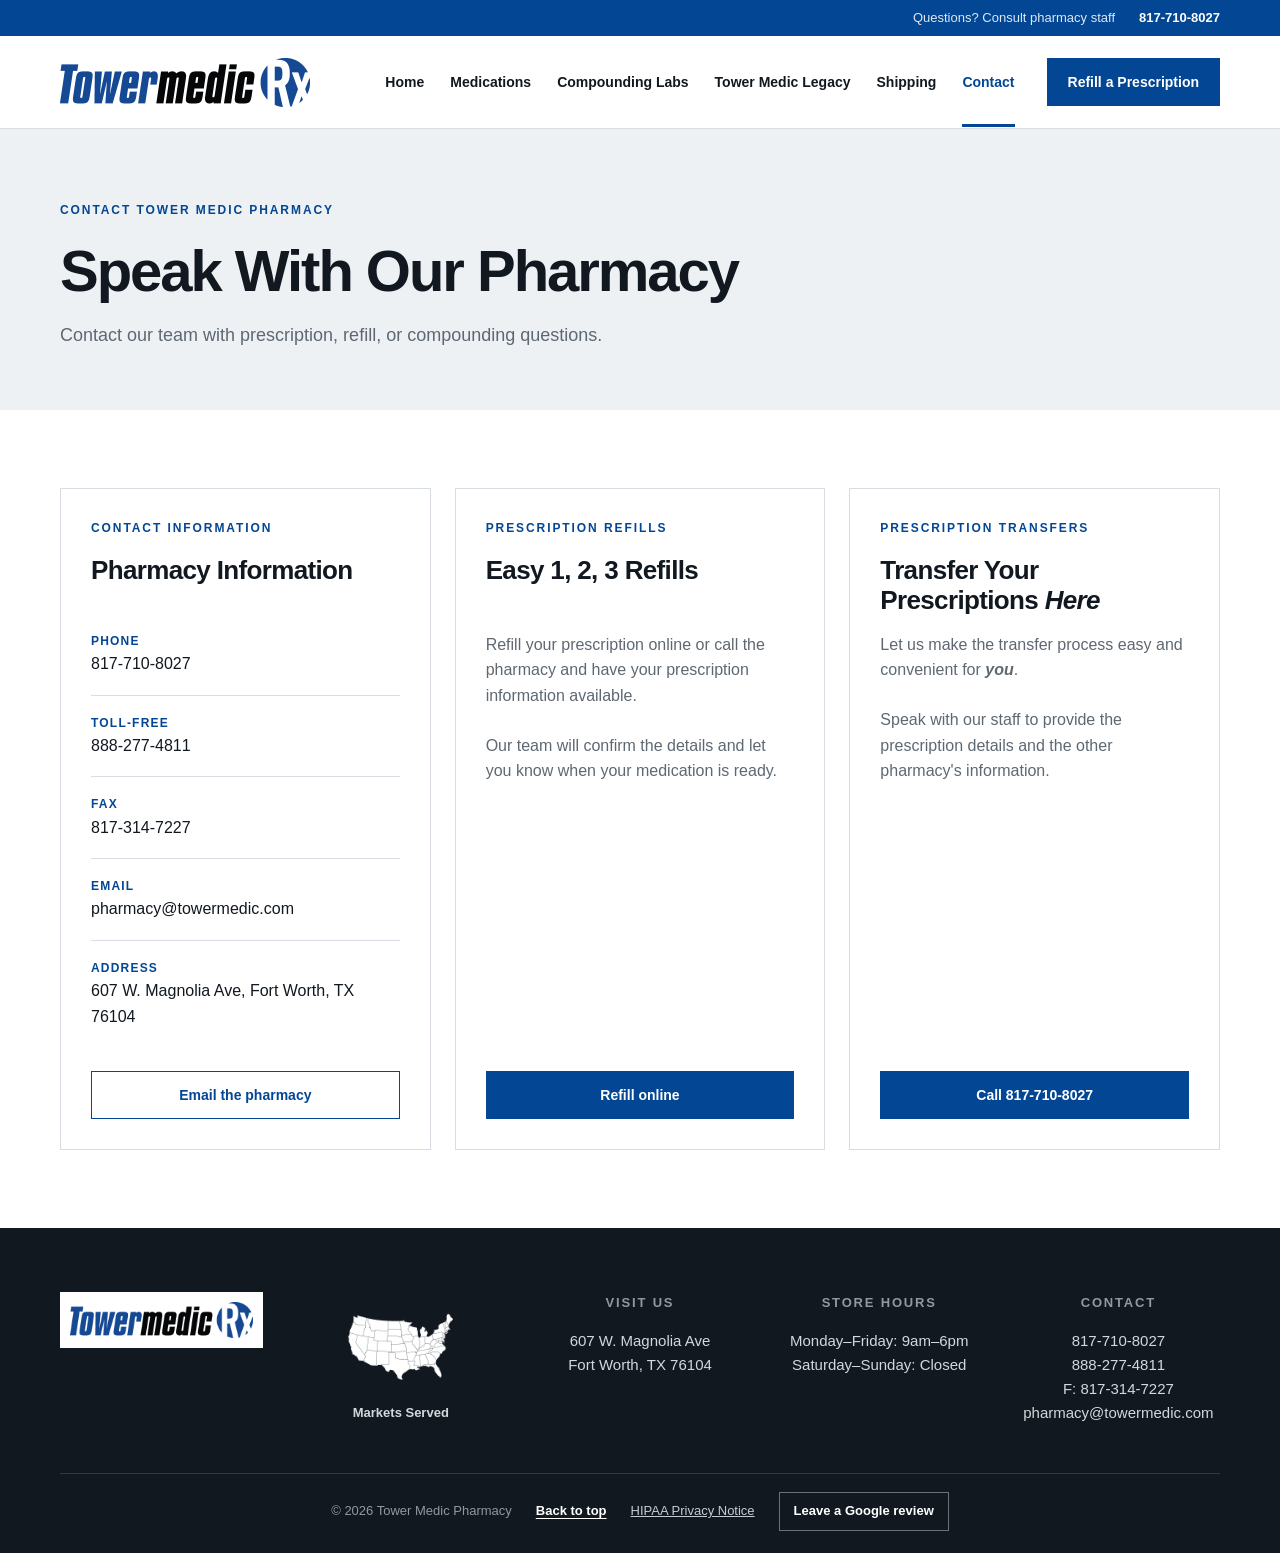
==== commit 05886266: "Updated the medication catalog, improved features, and updated details throughout the site." ====
--- a/contact.html
+++ b/contact.html
@@ -8,7 +8,7 @@
     </title>
     <link rel="stylesheet" href="./styles.css?v=20260716">
   </head>
-  <body>
+  <body id="top">
     <a class="skip-link" href="#main">
       Skip to content
     </a>
@@ -183,6 +183,7 @@
         <p>
           © 2026 Tower Medic Pharmacy
         </p>
+        <a class="back-to-top" href="#top">Back to top</a>
       </div>
     </footer>
     <script src="script.js">
--- a/styles.css
+++ b/styles.css
@@ -121,10 +121,70 @@
 .site-guide .info-card { display: block; transition: border-color .2s ease; }
 .site-guide .info-card:hover { border-color: var(--tm-blue); }
 .site-guide .info-card h3 { color: var(--tm-blue); }
-.medication-list { display: grid; grid-template-columns: repeat(3, 1fr); border-top: 1px solid var(--tm-border); border-left: 1px solid var(--tm-border); }
-.medication-list article { padding: 28px; border-right: 1px solid var(--tm-border); border-bottom: 1px solid var(--tm-border); }
-.medication-list h2 { min-height: 46px; margin-bottom: 10px; font-size: 20px; }
-.medication-list p { margin: 0; color: var(--tm-gray); font-size: 14px; }
+.catalog-section { background: var(--tm-white); }
+.catalog-heading { margin-bottom: 34px; display: grid; grid-template-columns: minmax(0, 1fr) minmax(300px, 480px); gap: 48px; align-items: end; }
+.catalog-heading h2 { margin-bottom: 0; }
+.catalog-heading > p { margin: 0 0 5px; color: var(--tm-gray); }
+.catalog-layout { display: grid; grid-template-columns: 250px minmax(0, 1fr); gap: 46px; align-items: start; }
+.catalog-sidebar { position: static; }
+.catalog-controls { padding: 0; }
+.catalog-field label { margin-bottom: 7px; display: block; font-size: 13px; font-weight: 700; }
+.catalog-field input { width: 100%; height: 48px; padding: 0 15px; color: var(--tm-black); background: var(--tm-white); border: 1px solid #b8c2cc; border-radius: 4px; font: inherit; font-size: 15px; }
+.catalog-field input:focus { outline: 3px solid rgba(3, 70, 148, .2); border-color: var(--tm-blue); }
+.catalog-filter-group { margin: 0 0 34px; padding: 0; border: 0; }
+.catalog-filter-group summary { position: relative; padding: 0 30px 14px 0; color: var(--tm-black); font-size: 23px; font-weight: 700; line-height: 1.2; list-style: none; cursor: pointer; }
+.catalog-filter-group summary::-webkit-details-marker { display: none; }
+.catalog-filter-group summary::after { content: "−"; position: absolute; top: 0; right: 2px; color: var(--tm-blue); font-size: 24px; font-weight: 400; }
+.catalog-filter-group:not([open]) summary::after { content: "+"; }
+.catalog-filter-group:not([open]) summary { padding-bottom: 0; }
+.catalog-filter-options { display: grid; gap: 10px; }
+.catalog-filter-option { display: grid; grid-template-columns: 20px minmax(0, 1fr); gap: 10px; align-items: start; color: var(--tm-black); font-size: 14px; line-height: 1.35; cursor: pointer; }
+.catalog-filter-option input { width: 19px; height: 19px; margin: 0; accent-color: var(--tm-blue); }
+.catalog-filter-option:has(input:checked) { color: var(--tm-blue-dark); font-weight: 700; }
+.catalog-filter-label { display: flex; justify-content: space-between; gap: 8px; }
+.catalog-filter-count { flex: 0 0 auto; color: #7b858e; font-size: 11px; }
+.catalog-clear { width: 100%; min-height: 44px; margin-bottom: 24px; padding: 8px 14px; color: var(--tm-blue); background: var(--tm-white); border: 1px solid var(--tm-blue); font: inherit; font-size: 13px; font-weight: 700; cursor: pointer; }
+.catalog-clear:hover { color: var(--tm-white); background: var(--tm-blue); }
+.catalog-results { min-width: 0; }
+.catalog-toolbar { min-height: 52px; margin-bottom: 24px; display: flex; justify-content: space-between; align-items: center; gap: 24px; }
+.catalog-search-field { width: min(340px, 100%); margin-left: auto; }
+.catalog-pagination { display: flex; gap: 8px; }
+.catalog-pagination-bottom { margin-top: 28px; justify-content: center; }
+.catalog-page-button { width: 42px; height: 42px; color: var(--tm-black); background: var(--tm-white); border: 1px solid transparent; border-radius: 4px; font: inherit; font-weight: 700; cursor: pointer; }
+.catalog-page-button:hover { color: var(--tm-blue); border-color: var(--tm-blue); }
+.catalog-page-button.active { color: var(--tm-white); background: var(--tm-blue); border-color: var(--tm-blue); }
+.catalog-count { margin: 0 0 10px; color: var(--tm-gray); font-size: 13px; }
+.product-catalog { display: grid; grid-template-columns: repeat(2, minmax(0, 1fr)); gap: 18px; }
+.medication-card { min-height: 210px; padding: 26px; display: flex; flex-direction: column; background: var(--tm-white); border: 1px solid var(--tm-border); transition: border-color .2s ease, box-shadow .2s ease, transform .2s ease; }
+.medication-card:hover { border-color: #9db5d0; box-shadow: 0 12px 28px rgba(2, 52, 111, .08); transform: translateY(-2px); }
+.medication-card-body { margin-bottom: 28px; }
+.medication-card-title { margin: 0 0 14px; color: var(--tm-black); font-size: 21px; line-height: 1.3; }
+.medication-card-category { margin: 0 0 10px; color: var(--tm-blue); font-size: 13px; font-weight: 700; }
+.medication-card-forms { margin: 0; color: var(--tm-gray); font-size: 14px; }
+.medication-card-link { margin-top: auto; padding: 0; align-self: flex-start; color: var(--tm-blue); background: transparent; border: 0; font: inherit; font-size: 13px; font-weight: 700; cursor: pointer; }
+.medication-card-link::after { content: " →"; }
+.medication-card-link:hover { color: var(--tm-blue-dark); text-decoration: underline; }
+.catalog-message { margin: 0; padding: 34px !important; color: var(--tm-gray); background: var(--tm-gray-light); text-align: center; }
+.catalog-message a { color: var(--tm-blue); font-weight: 700; text-decoration: underline; }
+.medication-dialog { width: min(820px, calc(100% - 32px)); max-height: calc(100vh - 48px); padding: 42px; color: var(--tm-black); background: var(--tm-white); border: 0; box-shadow: 0 24px 70px rgba(0, 0, 0, .25); }
+.medication-dialog::backdrop { background: rgba(17, 24, 32, .62); }
+.medication-dialog-close { position: absolute; top: 14px; right: 16px; width: 38px; height: 38px; color: var(--tm-blue); background: var(--tm-white); border: 1px solid var(--tm-border); font-size: 25px; line-height: 1; cursor: pointer; }
+.medication-dialog-close:hover { color: var(--tm-white); background: var(--tm-blue); border-color: var(--tm-blue); }
+.medication-dialog h2 { margin-bottom: 14px; padding-right: 32px; font-size: clamp(30px, 4vw, 44px); }
+.medication-dialog-intro { max-width: 650px; margin: 0 0 28px; color: var(--tm-gray); }
+.medication-options { display: grid; gap: 16px; }
+.medication-option { padding: 22px; background: var(--tm-gray-light); border-left: 3px solid var(--tm-blue); }
+.medication-option-heading { margin-bottom: 12px; display: flex; justify-content: space-between; align-items: baseline; gap: 20px; }
+.medication-option-heading h3 { margin: 0; font-size: 20px; }
+.medication-packaging { color: var(--tm-gray); font-size: 13px; font-weight: 700; }
+.medication-option-meta { margin-bottom: 18px; display: flex; flex-wrap: wrap; gap: 7px; }
+.medication-availability-tag, .medication-sterile-tag { padding: 5px 8px; color: var(--tm-blue-dark); background: var(--tm-white); border: 1px solid #c9d8e7; font-size: 11px; font-weight: 700; }
+.medication-sterile-tag { color: #18613b; border-color: #afd1bd; }
+.medication-option h4 { margin: 0 0 8px; font-size: 13px; }
+.medication-strength-list { margin: 0; padding: 0; display: grid; grid-template-columns: repeat(2, minmax(0, 1fr)); gap: 0 22px; list-style: none; }
+.medication-strength-list li { padding: 6px 0; color: var(--tm-gray); border-bottom: 1px solid var(--tm-border); font-size: 13px; }
+.medication-dialog-note { margin: 26px 0 0; padding-top: 18px; color: var(--tm-gray); border-top: 1px solid var(--tm-border); font-size: 13px; }
+.visually-hidden { position: absolute !important; width: 1px; height: 1px; padding: 0; overflow: hidden; clip: rect(0, 0, 0, 0); white-space: nowrap; border: 0; }
 .contact-grid { display: grid; grid-template-columns: repeat(3, minmax(0, 1fr)); gap: 24px; align-items: stretch; }
 .contact-card { min-width: 0; padding: 30px; display: flex; flex-direction: column; border: 1px solid var(--tm-border); }
 .contact-card h2 { min-height: 60px; margin-bottom: 16px; font-size: 26px; }
@@ -184,6 +244,14 @@
 .footer-bottom p { margin: 0; }
 .footer-bottom div { display: flex; gap: 20px; }
 .footer-bottom .privacy-link { color: #c5cbd1; font-size: 13px; text-decoration: underline; }
+.footer-bottom .back-to-top {
+  color: var(--tm-white);
+  font-size: 13px;
+  font-weight: 700;
+  text-decoration: underline;
+  text-underline-offset: 3px;
+}
+.footer-bottom .back-to-top:hover { color: #c5cbd1; }
 .footer-bottom .review-button {
   padding: 8px 14px;
   color: var(--tm-white);
@@ -215,7 +283,9 @@
   .compounding-overview .info-card h2, .contact-card h2 { min-height: 0; }
   .facility-grid, .contact-grid { grid-template-columns: 1fr; gap: 30px; }
   .shipping-layout { grid-template-columns: 1fr; gap: 36px; }
-  .medication-list { grid-template-columns: repeat(2, 1fr); }
+  .catalog-heading { grid-template-columns: 1fr; gap: 14px; }
+  .catalog-layout { grid-template-columns: 210px minmax(0, 1fr); gap: 28px; }
+  .product-catalog { grid-template-columns: 1fr; }
   .footer-grid { grid-template-columns: 1fr 1fr; }
   .footer-grid > div:last-child { grid-column: 1 / -1; }
 }
@@ -234,8 +304,15 @@
   .legacy-photo { margin-bottom: 40px; }
   .legacy-milestone { grid-template-columns: 1fr; gap: 8px; }
   .service-card h3 { min-height: 0; }
-  .info-card h2, .info-card h3, .medication-list h2 { min-height: 0; }
-  .service-grid, .content-grid, .compounding-overview, .medication-list, .footer-grid { grid-template-columns: 1fr; }
+  .info-card h2, .info-card h3 { min-height: 0; }
+  .service-grid, .content-grid, .compounding-overview, .footer-grid { grid-template-columns: 1fr; }
+  .catalog-layout { grid-template-columns: 1fr; gap: 28px; }
+  .catalog-filter-options { grid-template-columns: repeat(2, minmax(0, 1fr)); column-gap: 18px; }
+  .catalog-toolbar { align-items: stretch; flex-direction: column-reverse; }
+  .catalog-search-field { width: 100%; margin-left: 0; }
+  .catalog-pagination { flex-wrap: wrap; }
+  .medication-dialog { padding: 34px 22px 24px; }
+  .medication-strength-list { grid-template-columns: 1fr; }
   .footer-grid > div:last-child { grid-column: auto; }
   .footer-bottom { flex-direction: column; }
 }
